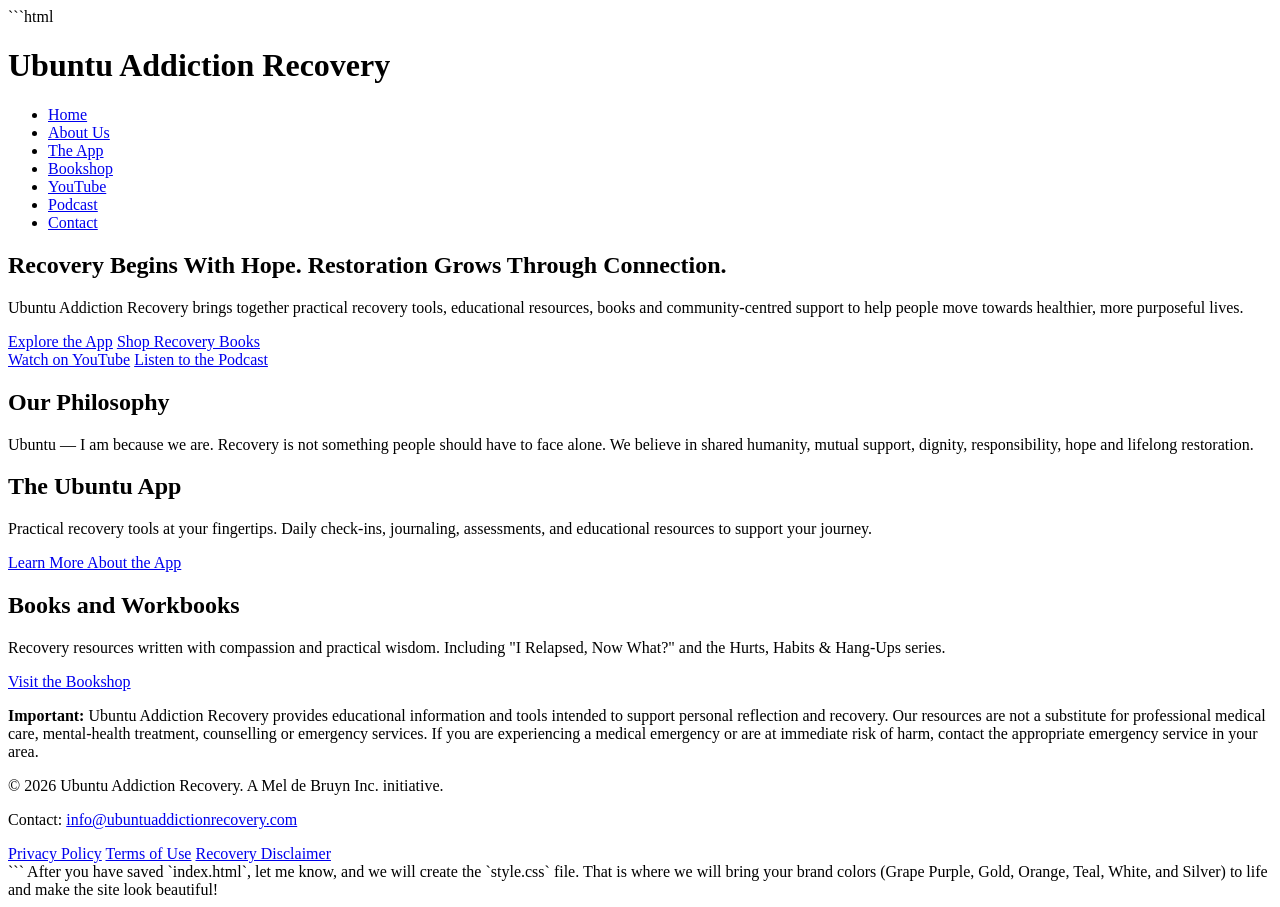
==== index.html @ f1fcf3ac "Create initial index.html for Ubuntu Addiction Recovery" ====
```html
<!DOCTYPE html>
<html lang="en">
<head>
    <meta charset="UTF-8">
    <meta name="viewport" content="width=device-width, initial-scale=1.0">
    <meta name="description" content="Ubuntu Addiction Recovery - Recovery begins with hope. Restoration grows through connection. Practical recovery tools, books, and community support.">
    <title>Ubuntu Addiction Recovery - Recovery Begins With Hope</title>
    <link rel="stylesheet" href="style.css">
</head>
<body>
    <!-- Header & Navigation -->
    <header>
        <div class="container">
            <div class="logo">
                <h1>Ubuntu Addiction Recovery</h1>
            </div>
            <nav>
                <ul>
                    <li><a href="index.html" class="active">Home</a></li>
                    <li><a href="about.html">About Us</a></li>
                    <li><a href="app.html">The App</a></li>
                    <li><a href="bookshop.html">Bookshop</a></li>
                    <li><a href="youtube.html">YouTube</a></li>
                    <li><a href="podcast.html">Podcast</a></li>
                    <li><a href="contact.html">Contact</a></li>
                </ul>
            </nav>
        </div>
    </header>

    <!-- Hero Section -->
    <section class="hero">
        <div class="container">
            <h2>Recovery Begins With Hope. Restoration Grows Through Connection.</h2>
            <p>Ubuntu Addiction Recovery brings together practical recovery tools, educational resources, books and community-centred support to help people move towards healthier, more purposeful lives.</p>
            <div class="hero-buttons">
                <a href="app.html" class="btn btn-primary">Explore the App</a>
                <a href="bookshop.html" class="btn btn-secondary">Shop Recovery Books</a>
            </div>
            <div class="hero-secondary">
                <a href="youtube.html">Watch on YouTube</a>
                <a href="podcast.html">Listen to the Podcast</a>
            </div>
        </div>
    </section>

    <!-- Our Philosophy Section -->
    <section class="philosophy">
        <div class="container">
            <h2>Our Philosophy</h2>
            <p>Ubuntu — I am because we are. Recovery is not something people should have to face alone. We believe in shared humanity, mutual support, dignity, responsibility, hope and lifelong restoration.</p>
        </div>
    </section>

    <!-- The App Section -->
    <section class="app-intro">
        <div class="container">
            <h2>The Ubuntu App</h2>
            <p>Practical recovery tools at your fingertips. Daily check-ins, journaling, assessments, and educational resources to support your journey.</p>
            <a href="app.html" class="btn">Learn More About the App</a>
        </div>
    </section>

    <!-- Books Section -->
    <section class="books-intro">
        <div class="container">
            <h2>Books and Workbooks</h2>
            <p>Recovery resources written with compassion and practical wisdom. Including "I Relapsed, Now What?" and the Hurts, Habits & Hang-Ups series.</p>
            <a href="bookshop.html" class="btn">Visit the Bookshop</a>
        </div>
    </section>

    <!-- Recovery Disclaimer -->
    <section class="disclaimer">
        <div class="container">
            <p><strong>Important:</strong> Ubuntu Addiction Recovery provides educational information and tools intended to support personal reflection and recovery. Our resources are not a substitute for professional medical care, mental-health treatment, counselling or emergency services. If you are experiencing a medical emergency or are at immediate risk of harm, contact the appropriate emergency service in your area.</p>
        </div>
    </section>

    <!-- Footer -->
    <footer>
        <div class="container">
            <p>&copy; 2026 Ubuntu Addiction Recovery. A Mel de Bruyn Inc. initiative.</p>
            <p>Contact: <a href="mailto:info@ubuntuaddictionrecovery.com">info@ubuntuaddictionrecovery.com</a></p>
            <div class="footer-links">
                <a href="privacy.html">Privacy Policy</a>
                <a href="terms.html">Terms of Use</a>
                <a href="disclaimer.html">Recovery Disclaimer</a>
            </div>
        </div>
    </footer>
</body>
</html>
```



After you have saved `index.html`, let me know, and we will create the `style.css` file. That is where we will bring your brand colors (Grape Purple, Gold, Orange, Teal, White, and Silver) to life and make the site look beautiful!
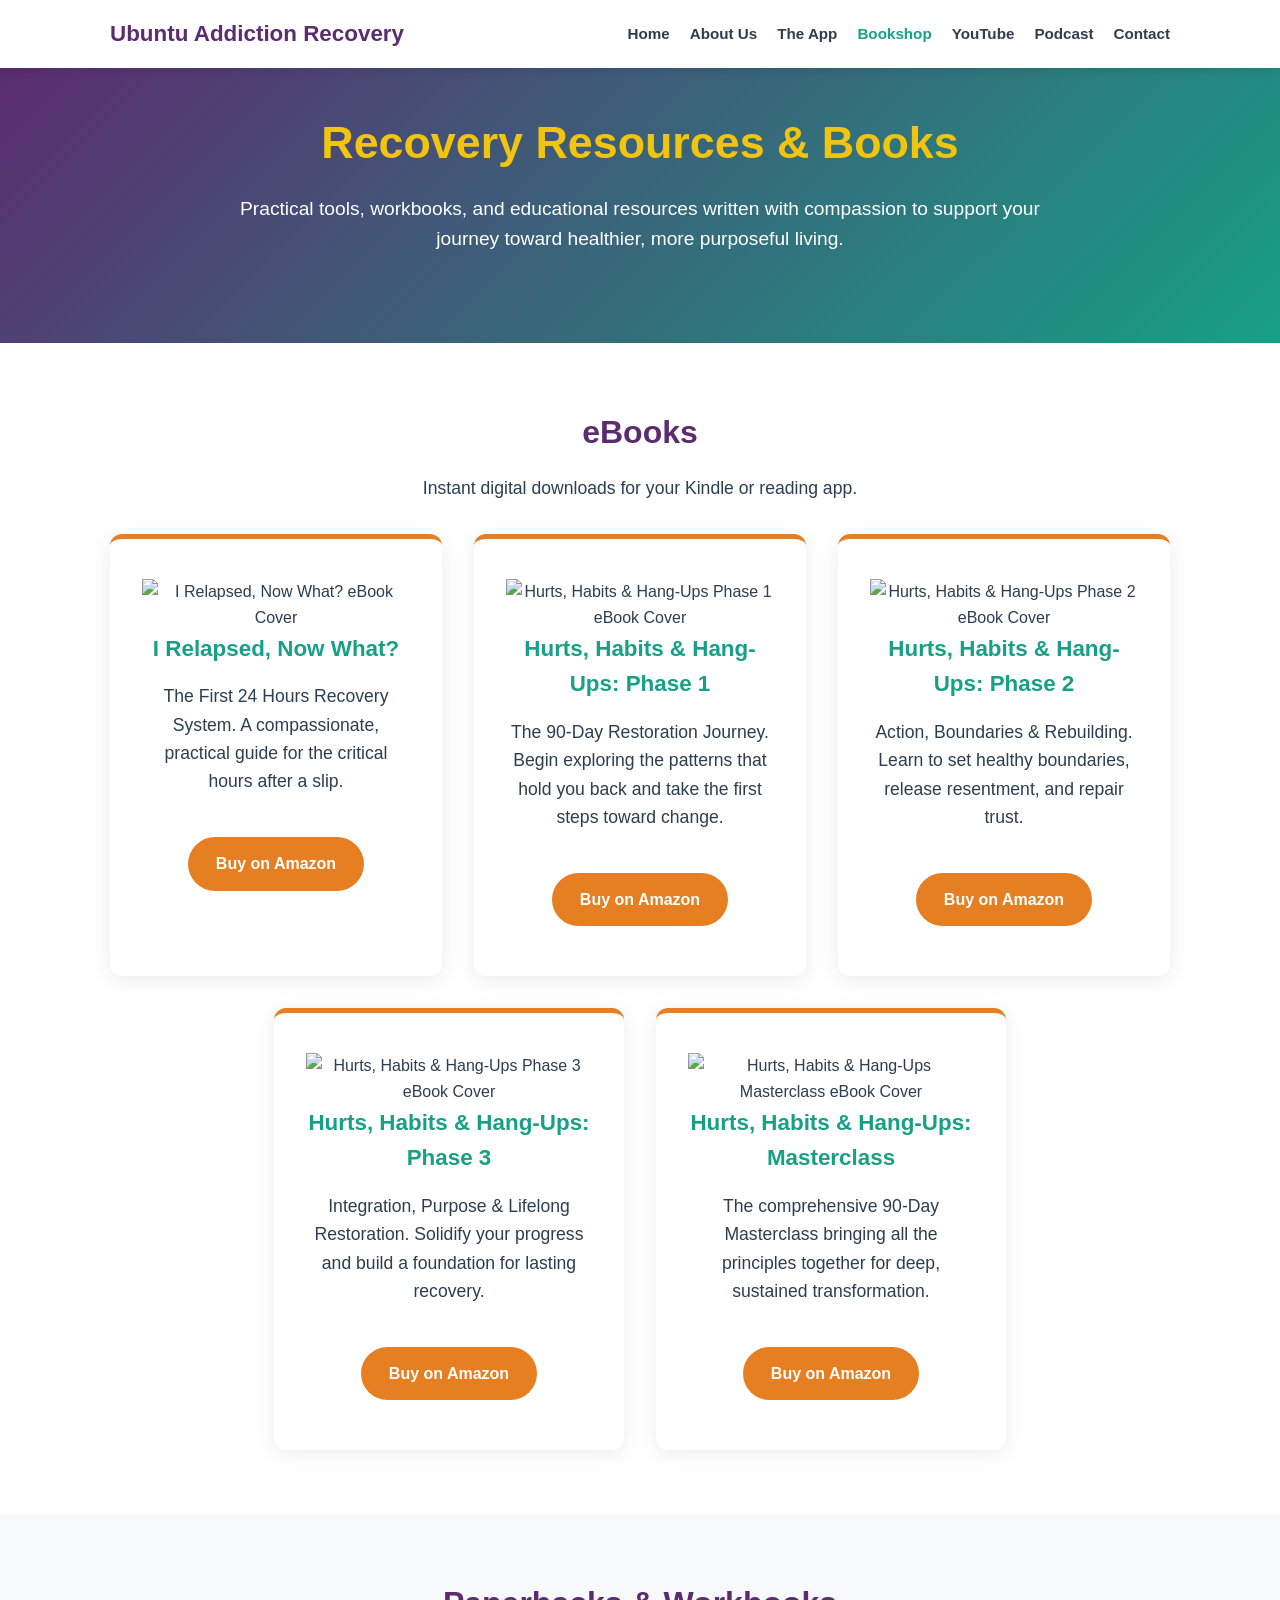
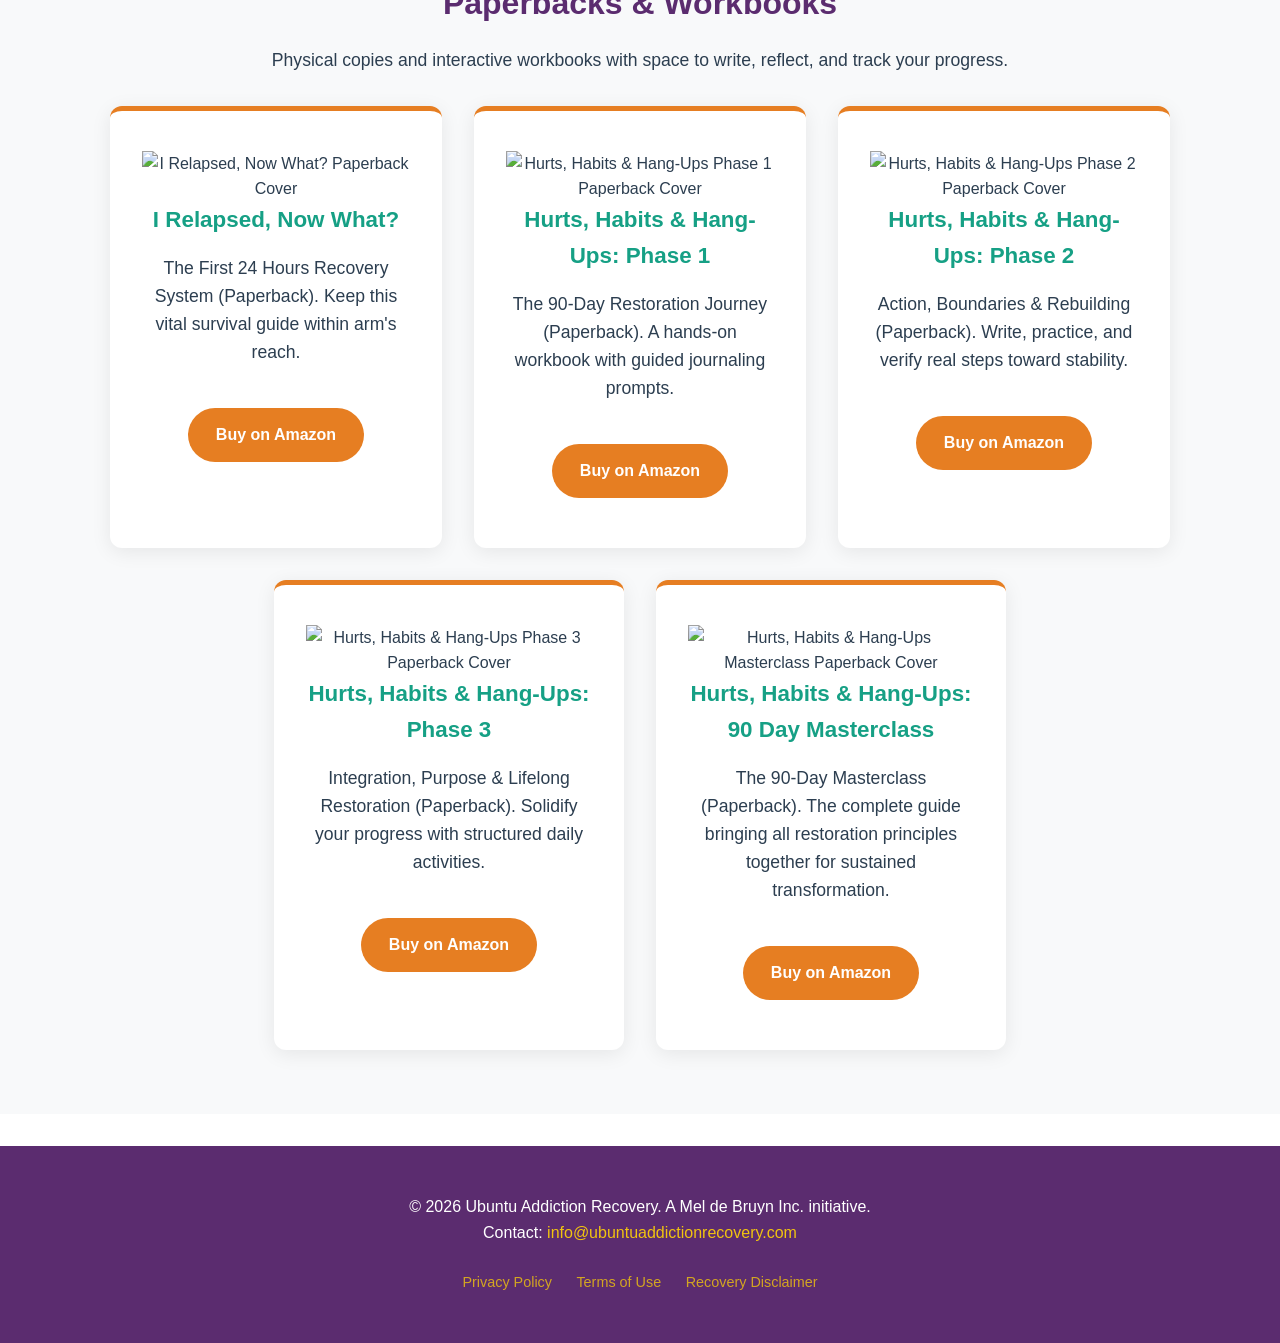
==== commit 43f07c48: "Update index.html with new content and structure" ====
--- a/index.html
+++ b/index.html
@@ -1,11 +1,10 @@
-```html
 <!DOCTYPE html>
 <html lang="en">
 <head>
     <meta charset="UTF-8">
     <meta name="viewport" content="width=device-width, initial-scale=1.0">
-    <meta name="description" content="Ubuntu Addiction Recovery - Recovery begins with hope. Restoration grows through connection. Practical recovery tools, books, and community support.">
-    <title>Ubuntu Addiction Recovery - Recovery Begins With Hope</title>
+    <meta name="description" content="Shop Ubuntu Addiction Recovery books, workbooks, and restoration resources by Melanie Koen.">
+    <title>Bookshop - Ubuntu Addiction Recovery</title>
     <link rel="stylesheet" href="style.css">
 </head>
 <body>
@@ -17,10 +16,10 @@
             </div>
             <nav>
                 <ul>
-                    <li><a href="index.html" class="active">Home</a></li>
+                    <li><a href="index.html">Home</a></li>
                     <li><a href="about.html">About Us</a></li>
                     <li><a href="app.html">The App</a></li>
-                    <li><a href="bookshop.html">Bookshop</a></li>
+                    <li><a href="bookshop.html" class="active">Bookshop</a></li>
                     <li><a href="youtube.html">YouTube</a></li>
                     <li><a href="podcast.html">Podcast</a></li>
                     <li><a href="contact.html">Contact</a></li>
@@ -29,52 +28,93 @@
         </div>
     </header>
 
-    <!-- Hero Section -->
-    <section class="hero">
+    <!-- Page Hero -->
+    <section class="hero" style="padding: 3rem 0;">
         <div class="container">
-            <h2>Recovery Begins With Hope. Restoration Grows Through Connection.</h2>
-            <p>Ubuntu Addiction Recovery brings together practical recovery tools, educational resources, books and community-centred support to help people move towards healthier, more purposeful lives.</p>
-            <div class="hero-buttons">
-                <a href="app.html" class="btn btn-primary">Explore the App</a>
-                <a href="bookshop.html" class="btn btn-secondary">Shop Recovery Books</a>
-            </div>
-            <div class="hero-secondary">
-                <a href="youtube.html">Watch on YouTube</a>
-                <a href="podcast.html">Listen to the Podcast</a>
+            <h2>Recovery Resources & Books</h2>
+            <p>Practical tools, workbooks, and educational resources written with compassion to support your journey toward healthier, more purposeful living.</p>
+        </div>
+    </section>
+
+    <!-- eBooks Section -->
+    <section class="books-section">
+        <div class="container">
+            <h2>eBooks</h2>
+            <p>Instant digital downloads for your Kindle or reading app.</p>
+            
+            <div class="card-grid">
+                <div class="card">
+                    <img src="images/relapsed.jpg" alt="I Relapsed, Now What? eBook Cover" class="book-cover">
+                    <h3>I Relapsed, Now What?</h3>
+                    <p>The First 24 Hours Recovery System. A compassionate, practical guide for the critical hours after a slip.</p>
+                    <a href="https://www.amazon.com/dp/B0HHJ8XCDQ" class="btn btn-primary" target="_blank">Buy on Amazon</a>
+                </div>
+                <div class="card">
+                    <img src="images/phase1.jpg" alt="Hurts, Habits & Hang-Ups Phase 1 eBook Cover" class="book-cover">
+                    <h3>Hurts, Habits & Hang-Ups: Phase 1</h3>
+                    <p>The 90-Day Restoration Journey. Begin exploring the patterns that hold you back and take the first steps toward change.</p>
+                    <a href="https://www.amazon.com/dp/B0HHRNLWXZ" class="btn btn-primary" target="_blank">Buy on Amazon</a>
+                </div>
+                <div class="card">
+                    <img src="images/phase2.jpg" alt="Hurts, Habits & Hang-Ups Phase 2 eBook Cover" class="book-cover">
+                    <h3>Hurts, Habits & Hang-Ups: Phase 2</h3>
+                    <p>Action, Boundaries & Rebuilding. Learn to set healthy boundaries, release resentment, and repair trust.</p>
+                    <a href="https://www.amazon.com/dp/B0HLLBLFL6" class="btn btn-primary" target="_blank">Buy on Amazon</a>
+                </div>
+                <div class="card">
+                    <img src="images/phase3.jpg" alt="Hurts, Habits & Hang-Ups Phase 3 eBook Cover" class="book-cover">
+                    <h3>Hurts, Habits & Hang-Ups: Phase 3</h3>
+                    <p>Integration, Purpose & Lifelong Restoration. Solidify your progress and build a foundation for lasting recovery.</p>
+                    <a href="https://www.amazon.com/dp/B0HLPQ9VQL" class="btn btn-primary" target="_blank">Buy on Amazon</a>
+                </div>
+                <div class="card">
+                    <img src="images/masterclass.jpg" alt="Hurts, Habits & Hang-Ups Masterclass eBook Cover" class="book-cover">
+                    <h3>Hurts, Habits & Hang-Ups: Masterclass</h3>
+                    <p>The comprehensive 90-Day Masterclass bringing all the principles together for deep, sustained transformation.</p>
+                    <a href="https://www.amazon.com/dp/B0HNFB2264" class="btn btn-primary" target="_blank">Buy on Amazon</a>
+                </div>
             </div>
         </div>
     </section>
 
-    <!-- Our Philosophy Section -->
-    <section class="philosophy">
+    <!-- Paperbacks Section -->
+    <section class="books-section" style="background-color: var(--silver-grey);">
         <div class="container">
-            <h2>Our Philosophy</h2>
-            <p>Ubuntu — I am because we are. Recovery is not something people should have to face alone. We believe in shared humanity, mutual support, dignity, responsibility, hope and lifelong restoration.</p>
-        </div>
-    </section>
-
-    <!-- The App Section -->
-    <section class="app-intro">
-        <div class="container">
-            <h2>The Ubuntu App</h2>
-            <p>Practical recovery tools at your fingertips. Daily check-ins, journaling, assessments, and educational resources to support your journey.</p>
-            <a href="app.html" class="btn">Learn More About the App</a>
-        </div>
-    </section>
-
-    <!-- Books Section -->
-    <section class="books-intro">
-        <div class="container">
-            <h2>Books and Workbooks</h2>
-            <p>Recovery resources written with compassion and practical wisdom. Including "I Relapsed, Now What?" and the Hurts, Habits & Hang-Ups series.</p>
-            <a href="bookshop.html" class="btn">Visit the Bookshop</a>
-        </div>
-    </section>
-
-    <!-- Recovery Disclaimer -->
-    <section class="disclaimer">
-        <div class="container">
-            <p><strong>Important:</strong> Ubuntu Addiction Recovery provides educational information and tools intended to support personal reflection and recovery. Our resources are not a substitute for professional medical care, mental-health treatment, counselling or emergency services. If you are experiencing a medical emergency or are at immediate risk of harm, contact the appropriate emergency service in your area.</p>
+            <h2>Paperbacks & Workbooks</h2>
+            <p>Physical copies and interactive workbooks with space to write, reflect, and track your progress.</p>
+            
+            <div class="card-grid">
+                <div class="card">
+                    <img src="images/paperback_relapsed.jpg" alt="I Relapsed, Now What? Paperback Cover" class="book-cover">
+                    <h3>I Relapsed, Now What?</h3>
+                    <p>The First 24 Hours Recovery System (Paperback). Keep this vital survival guide within arm's reach.</p>
+                    <a href="https://www.amazon.com/dp/B0HK6WL58M" class="btn btn-primary" target="_blank">Buy on Amazon</a>
+                </div>
+                <div class="card">
+                    <img src="images/paperback_phase1.jpg" alt="Hurts, Habits & Hang-Ups Phase 1 Paperback Cover" class="book-cover">
+                    <h3>Hurts, Habits & Hang-Ups: Phase 1</h3>
+                    <p>The 90-Day Restoration Journey (Paperback). A hands-on workbook with guided journaling prompts.</p>
+                    <a href="https://www.amazon.com/dp/B0HN7ZVPL6" class="btn btn-primary" target="_blank">Buy on Amazon</a>
+                </div>
+                <div class="card">
+                    <img src="images/paperback_phase2.jpg" alt="Hurts, Habits & Hang-Ups Phase 2 Paperback Cover" class="book-cover">
+                    <h3>Hurts, Habits & Hang-Ups: Phase 2</h3>
+                    <p>Action, Boundaries & Rebuilding (Paperback). Write, practice, and verify real steps toward stability.</p>
+                    <a href="https://www.amazon.com/dp/B0HN1RSZWY" class="btn btn-primary" target="_blank">Buy on Amazon</a>
+                </div>
+                <div class="card">
+                    <img src="images/paperback_phase3.jpg" alt="Hurts, Habits & Hang-Ups Phase 3 Paperback Cover" class="book-cover">
+                    <h3>Hurts, Habits & Hang-Ups: Phase 3</h3>
+                    <p>Integration, Purpose & Lifelong Restoration (Paperback). Solidify your progress with structured daily activities.</p>
+                    <a href="https://www.amazon.com/dp/B0HMS4945J" class="btn btn-primary" target="_blank">Buy on Amazon</a>
+                </div>
+                <div class="card">
+                    <img src="images/paperback_masterclass.jpg" alt="Hurts, Habits & Hang-Ups Masterclass Paperback Cover" class="book-cover">
+                    <h3>Hurts, Habits & Hang-Ups: 90 Day Masterclass</h3>
+                    <p>The 90-Day Masterclass (Paperback). The complete guide bringing all restoration principles together for sustained transformation.</p>
+                    <a href="https://www.amazon.com/dp/B0HPD6P9N4" class="btn btn-primary" target="_blank">Buy on Amazon</a>
+                </div>
+            </div>
         </div>
     </section>
 
@@ -92,8 +132,3 @@
     </footer>
 </body>
 </html>
-```
-
-
-
-After you have saved `index.html`, let me know, and we will create the `style.css` file. That is where we will bring your brand colors (Grape Purple, Gold, Orange, Teal, White, and Silver) to life and make the site look beautiful!
--- a/style.css
+++ b/style.css
@@ -0,0 +1,224 @@
+/* --- Brand Colors & Variables --- */
+:root {
+    --grape-purple: #5b2c6f;
+    --gold: #f1c40f;
+    --orange: #e67e22;
+    --teal: #16a085;
+    --white: #ffffff;
+    --silver-grey: #f8f9fa;
+    --text-dark: #2c3e50;
+}
+
+/* --- Basic Reset --- */
+* { margin: 0; padding: 0; box-sizing: border-box; }
+
+body {
+    font-family: 'Segoe UI', Tahoma, Geneva, Verdana, sans-serif;
+    line-height: 1.6;
+    color: var(--text-dark);
+    background-color: var(--white);
+}
+
+.container {
+    width: 90%;
+    max-width: 1100px;
+    margin: 0 auto;
+    padding: 0 20px;
+}
+
+/* --- Header & Navigation --- */
+header {
+    background-color: var(--white);
+    box-shadow: 0 2px 10px rgba(0,0,0,0.1);
+    padding: 1rem 0;
+    position: sticky;
+    top: 0;
+    z-index: 1000;
+}
+
+header .container {
+    display: flex;
+    justify-content: space-between;
+    align-items: center;
+    flex-wrap: wrap;
+}
+
+header h1 {
+    font-size: 1.4rem;
+    color: var(--grape-purple);
+    font-weight: 800;
+}
+
+nav ul {
+    list-style: none;
+    display: flex;
+    flex-wrap: wrap;
+    gap: 20px;
+}
+
+nav a {
+    color: var(--text-dark);
+    text-decoration: none;
+    font-weight: 600;
+    font-size: 0.95rem;
+}
+
+nav a:hover, nav a.active {
+    color: var(--teal);
+}
+
+/* --- Hero Section --- */
+.hero {
+    background: linear-gradient(135deg, var(--grape-purple) 0%, var(--teal) 100%);
+    color: var(--white);
+    padding: 6rem 0;
+    text-align: center;
+}
+
+.hero h2 {
+    color: var(--gold);
+    font-size: 2.8rem;
+    margin-bottom: 1.5rem;
+    line-height: 1.2;
+}
+
+.hero p {
+    font-size: 1.2rem;
+    max-width: 800px;
+    margin: 0 auto 2.5rem auto;
+    color: var(--white);
+}
+
+/* --- Buttons --- */
+.btn {
+    display: inline-block;
+    padding: 14px 28px;
+    margin: 10px 5px;
+    border-radius: 50px;
+    text-decoration: none;
+    font-weight: bold;
+    transition: transform 0.2s ease, box-shadow 0.2s ease;
+}
+
+.btn:hover {
+    transform: translateY(-3px);
+    box-shadow: 0 5px 15px rgba(0,0,0,0.2);
+}
+
+.btn-primary {
+    background-color: var(--orange);
+    color: var(--white);
+}
+
+.btn-secondary {
+    background-color: var(--white);
+    color: var(--grape-purple);
+}
+
+.hero-secondary {
+    margin-top: 2rem;
+}
+
+.hero-secondary a {
+    display: inline-block;
+    margin: 0 15px;
+    color: var(--gold);
+    text-decoration: none;
+    font-weight: bold;
+    border-bottom: 2px solid transparent;
+}
+
+.hero-secondary a:hover {
+    border-bottom: 2px solid var(--gold);
+}
+
+/* --- General Sections --- */
+section { padding: 4rem 0; }
+
+section h2 {
+    color: var(--grape-purple);
+    margin-bottom: 1rem;
+    text-align: center;
+    font-size: 2rem;
+}
+
+section p {
+    text-align: center;
+    max-width: 800px;
+    margin: 0 auto 2rem auto;
+    font-size: 1.1rem;
+}
+
+/* --- Card Grid Layout (To fill the space) --- */
+.card-grid {
+    display: flex;
+    gap: 2rem;
+    flex-wrap: wrap;
+    justify-content: center;
+    margin-top: 2rem;
+}
+
+.card {
+    background: var(--white);
+    border-radius: 12px;
+    padding: 2.5rem 2rem;
+    box-shadow: 0 4px 20px rgba(0,0,0,0.08);
+    flex: 1;
+    min-width: 300px;
+    max-width: 350px;
+    text-align: center;
+    border-top: 5px solid var(--orange);
+    transition: transform 0.3s ease;
+}
+
+.card:hover { transform: translateY(-5px); }
+
+.card h3 { color: var(--teal); margin-bottom: 1rem; font-size: 1.4rem; }
+
+.app-intro { background-color: var(--silver-grey); }
+
+/* --- Disclaimer --- */
+.disclaimer {
+    background-color: #fff8e1;
+    border-left: 5px solid var(--orange);
+    padding: 2rem 0;
+}
+
+.disclaimer p {
+    font-size: 0.95rem;
+    color: #856404;
+    text-align: left;
+    margin: 0 auto;
+}
+
+/* --- Footer --- */
+footer {
+    background-color: var(--grape-purple);
+    color: var(--white);
+    text-align: center;
+    padding: 3rem 0;
+    margin-top: 2rem;
+}
+
+footer a { color: var(--gold); text-decoration: none; }
+
+.footer-links { margin-top: 1.5rem; }
+.footer-links a { margin: 0 10px; font-size: 0.9rem; opacity: 0.8; }
+.footer-links a:hover { opacity: 1; }
+
+/* --- Mobile Responsiveness --- */
+@media (max-width: 768px) {
+    header .container { flex-direction: column; text-align: center; }
+    nav ul { justify-content: center; margin-top: 1rem; }
+    .hero h2 { font-size: 2rem; }
+    .hero { padding: 4rem 0; }
+    .card { max-width: 100%; }
+}
+   
+
+
+    
+
+   
+
+
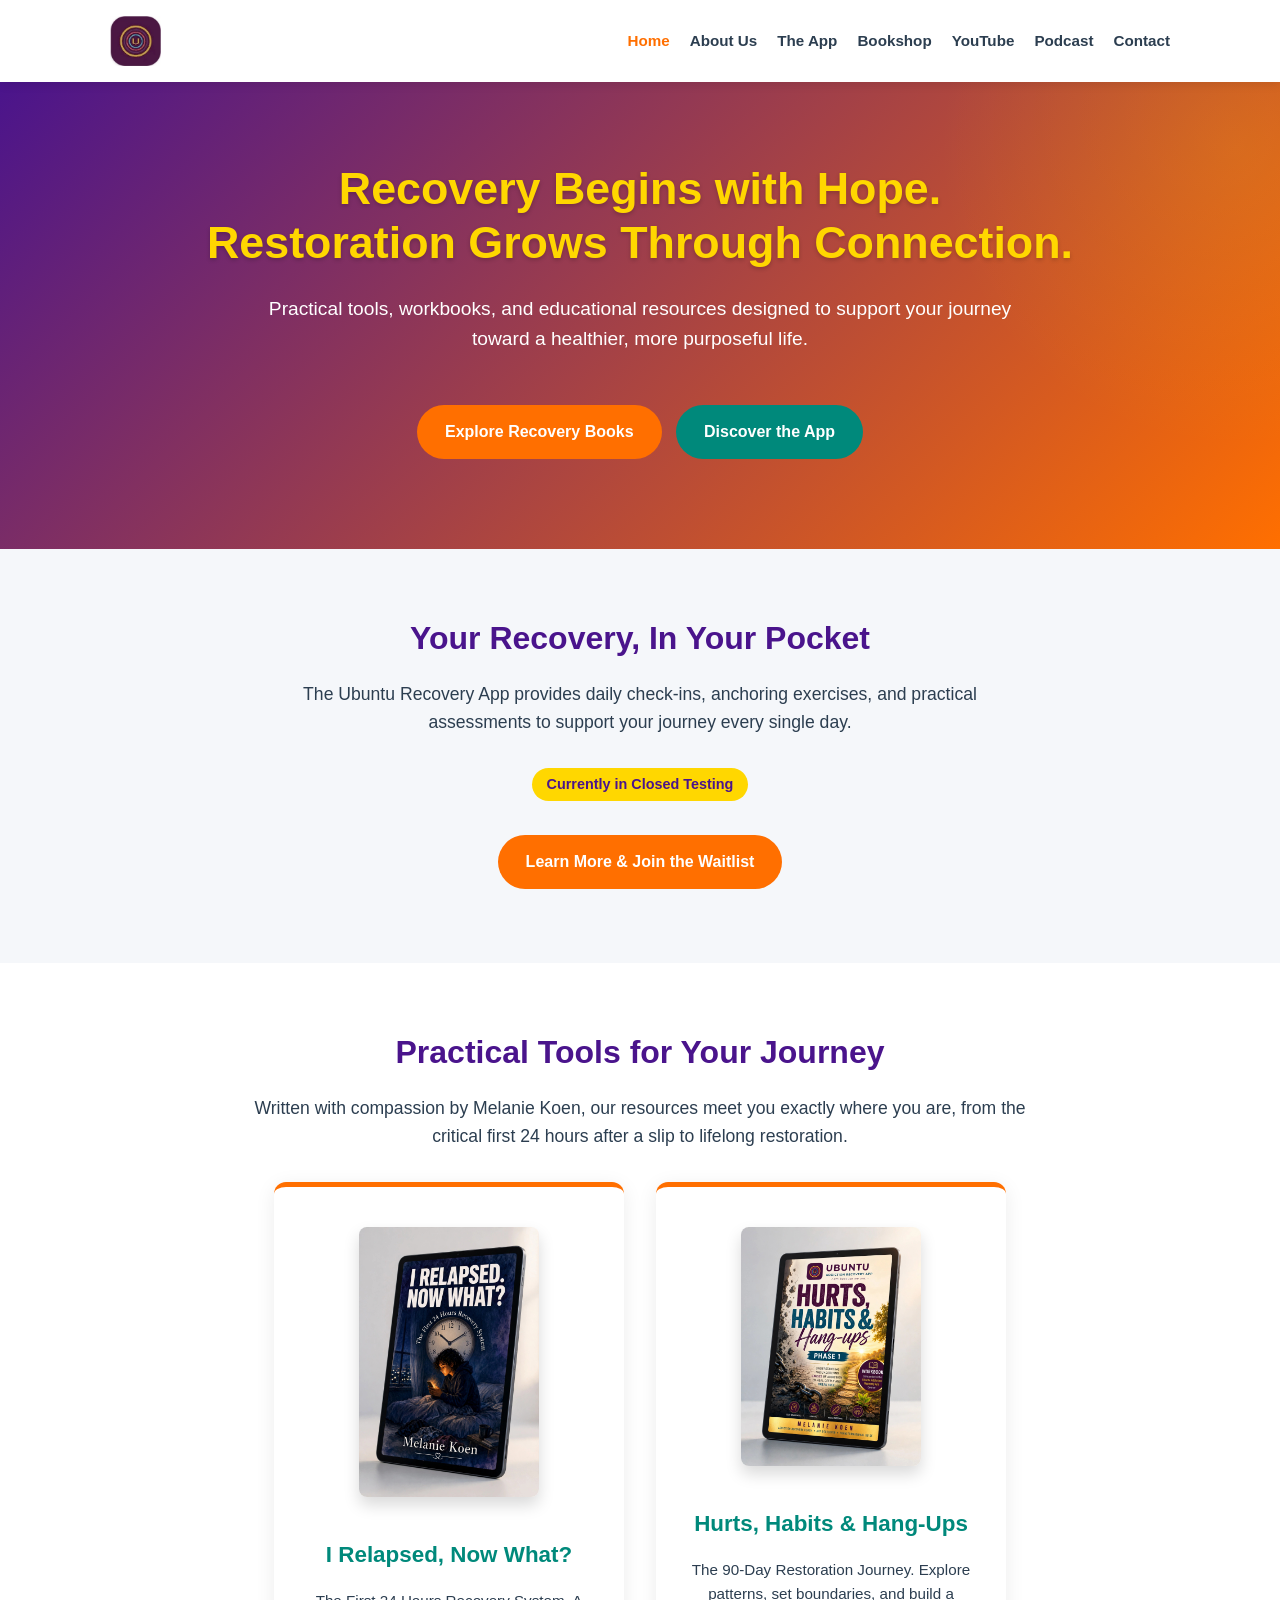
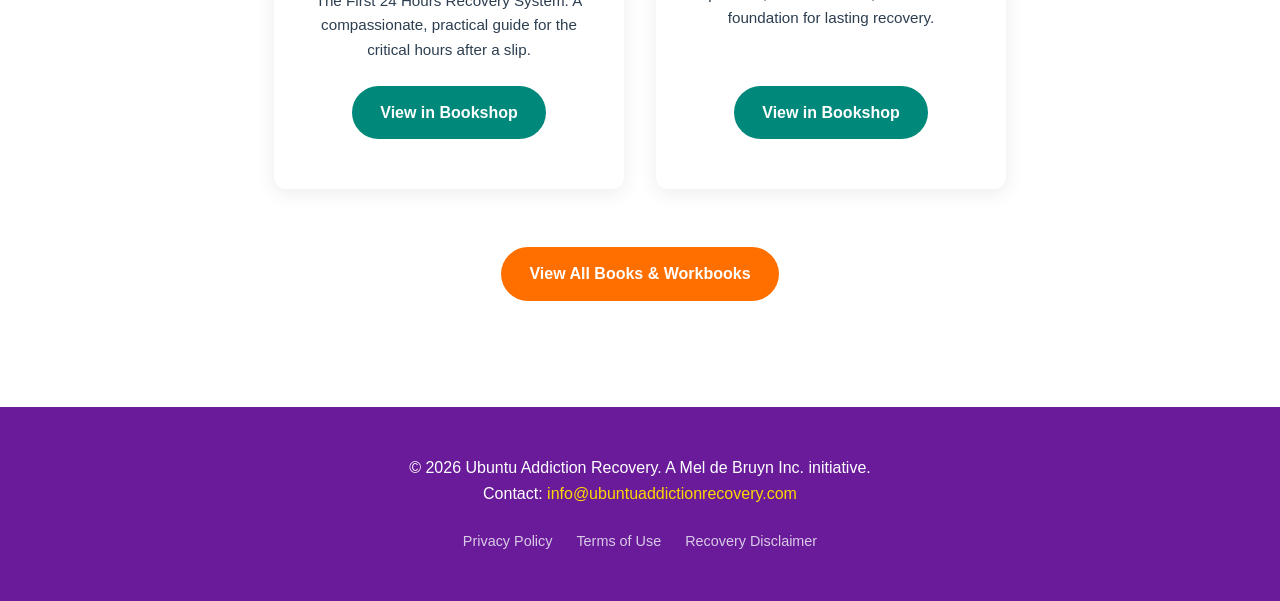
==== commit 345cee21: "Update index.html" ====
--- a/index.html
+++ b/index.html
@@ -3,23 +3,39 @@
 <head>
     <meta charset="UTF-8">
     <meta name="viewport" content="width=device-width, initial-scale=1.0">
-    <meta name="description" content="Shop Ubuntu Addiction Recovery books, workbooks, and restoration resources by Melanie Koen.">
-    <title>Bookshop - Ubuntu Addiction Recovery</title>
+    <meta name="description" content="Ubuntu Addiction Recovery: Practical tools, workbooks, and educational resources for addiction recovery and restoration by Melanie Koen.">
+    <title>Home - Ubuntu Addiction Recovery</title>
     <link rel="stylesheet" href="style.css">
+    
+    <!-- AI & Search Engine Structured Data -->
+    <script type="application/ld+json">
+    {
+      "@context": "https://schema.org",
+      "@type": "Organization",
+      "name": "Ubuntu Addiction Recovery",
+      "url": "https://ubuntuaddictionrecovery.com",
+      "logo": "https://ubuntuaddictionrecovery.com/images/app_logo.jpg",
+      "founder": {
+        "@type": "Person",
+        "name": "Melanie Koen"
+      },
+      "description": "Practical recovery tools, workbooks, and educational resources for addiction recovery and restoration."
+    }
+    </script>
 </head>
 <body>
     <!-- Header & Navigation -->
     <header>
         <div class="container">
             <div class="logo">
-                <h1>Ubuntu Addiction Recovery</h1>
+                <img src="images/app_logo.jpg" alt="Ubuntu Addiction Recovery Logo">
             </div>
             <nav>
                 <ul>
-                    <li><a href="index.html">Home</a></li>
+                    <li><a href="index.html" class="active">Home</a></li>
                     <li><a href="about.html">About Us</a></li>
                     <li><a href="app.html">The App</a></li>
-                    <li><a href="bookshop.html" class="active">Bookshop</a></li>
+                    <li><a href="bookshop.html">Bookshop</a></li>
                     <li><a href="youtube.html">YouTube</a></li>
                     <li><a href="podcast.html">Podcast</a></li>
                     <li><a href="contact.html">Contact</a></li>
@@ -29,91 +45,51 @@
     </header>
 
     <!-- Page Hero -->
-    <section class="hero" style="padding: 3rem 0;">
+    <section class="hero">
         <div class="container">
-            <h2>Recovery Resources & Books</h2>
-            <p>Practical tools, workbooks, and educational resources written with compassion to support your journey toward healthier, more purposeful living.</p>
-        </div>
-    </section>
-
-    <!-- eBooks Section -->
-    <section class="books-section">
-        <div class="container">
-            <h2>eBooks</h2>
-            <p>Instant digital downloads for your Kindle or reading app.</p>
-            
-            <div class="card-grid">
-                <div class="card">
-                    <img src="images/relapsed.jpg" alt="I Relapsed, Now What? eBook Cover" class="book-cover">
-                    <h3>I Relapsed, Now What?</h3>
-                    <p>The First 24 Hours Recovery System. A compassionate, practical guide for the critical hours after a slip.</p>
-                    <a href="https://www.amazon.com/dp/B0HHJ8XCDQ" class="btn btn-primary" target="_blank">Buy on Amazon</a>
-                </div>
-                <div class="card">
-                    <img src="images/phase1.jpg" alt="Hurts, Habits & Hang-Ups Phase 1 eBook Cover" class="book-cover">
-                    <h3>Hurts, Habits & Hang-Ups: Phase 1</h3>
-                    <p>The 90-Day Restoration Journey. Begin exploring the patterns that hold you back and take the first steps toward change.</p>
-                    <a href="https://www.amazon.com/dp/B0HHRNLWXZ" class="btn btn-primary" target="_blank">Buy on Amazon</a>
-                </div>
-                <div class="card">
-                    <img src="images/phase2.jpg" alt="Hurts, Habits & Hang-Ups Phase 2 eBook Cover" class="book-cover">
-                    <h3>Hurts, Habits & Hang-Ups: Phase 2</h3>
-                    <p>Action, Boundaries & Rebuilding. Learn to set healthy boundaries, release resentment, and repair trust.</p>
-                    <a href="https://www.amazon.com/dp/B0HLLBLFL6" class="btn btn-primary" target="_blank">Buy on Amazon</a>
-                </div>
-                <div class="card">
-                    <img src="images/phase3.jpg" alt="Hurts, Habits & Hang-Ups Phase 3 eBook Cover" class="book-cover">
-                    <h3>Hurts, Habits & Hang-Ups: Phase 3</h3>
-                    <p>Integration, Purpose & Lifelong Restoration. Solidify your progress and build a foundation for lasting recovery.</p>
-                    <a href="https://www.amazon.com/dp/B0HLPQ9VQL" class="btn btn-primary" target="_blank">Buy on Amazon</a>
-                </div>
-                <div class="card">
-                    <img src="images/masterclass.jpg" alt="Hurts, Habits & Hang-Ups Masterclass eBook Cover" class="book-cover">
-                    <h3>Hurts, Habits & Hang-Ups: Masterclass</h3>
-                    <p>The comprehensive 90-Day Masterclass bringing all the principles together for deep, sustained transformation.</p>
-                    <a href="https://www.amazon.com/dp/B0HNFB2264" class="btn btn-primary" target="_blank">Buy on Amazon</a>
-                </div>
+            <h2>Recovery Begins with Hope.<br>Restoration Grows Through Connection.</h2>
+            <p>Practical tools, workbooks, and educational resources designed to support your journey toward a healthier, more purposeful life.</p>
+            <div style="margin-top: 2rem;">
+                <a href="bookshop.html" class="btn btn-primary">Explore Recovery Books</a>
+                <a href="app.html" class="btn btn-secondary">Discover the App</a>
             </div>
         </div>
     </section>
 
-    <!-- Paperbacks Section -->
-    <section class="books-section" style="background-color: var(--silver-grey);">
+    <!-- App Teaser Section -->
+    <section class="app-intro" style="background-color: var(--silver-grey);">
+        <div class="container" style="text-align: center; max-width: 800px;">
+            <h2>Your Recovery, In Your Pocket</h2>
+            <p>The Ubuntu Recovery App provides daily check-ins, anchoring exercises, and practical assessments to support your journey every single day.</p>
+            <span style="display: inline-block; background: var(--gold); color: var(--grape-purple); padding: 5px 15px; border-radius: 20px; font-weight: bold; font-size: 0.9rem; margin-bottom: 1.5rem;">Currently in Closed Testing</span>
+            <br>
+            <a href="app.html" class="btn btn-primary">Learn More & Join the Waitlist</a>
+        </div>
+    </section>
+
+    <!-- Books Teaser Section -->
+    <section>
         <div class="container">
-            <h2>Paperbacks & Workbooks</h2>
-            <p>Physical copies and interactive workbooks with space to write, reflect, and track your progress.</p>
+            <h2>Practical Tools for Your Journey</h2>
+            <p>Written with compassion by Melanie Koen, our resources meet you exactly where you are, from the critical first 24 hours after a slip to lifelong restoration.</p>
             
             <div class="card-grid">
                 <div class="card">
-                    <img src="images/paperback_relapsed.jpg" alt="I Relapsed, Now What? Paperback Cover" class="book-cover">
+                    <img src="images/relapsed.jpg" alt="I Relapsed, Now What? Cover" class="book-cover">
                     <h3>I Relapsed, Now What?</h3>
-                    <p>The First 24 Hours Recovery System (Paperback). Keep this vital survival guide within arm's reach.</p>
-                    <a href="https://www.amazon.com/dp/B0HK6WL58M" class="btn btn-primary" target="_blank">Buy on Amazon</a>
+                    <p>The First 24 Hours Recovery System. A compassionate, practical guide for the critical hours after a slip.</p>
+                    <a href="bookshop.html" class="btn btn-secondary">View in Bookshop</a>
                 </div>
                 <div class="card">
-                    <img src="images/paperback_phase1.jpg" alt="Hurts, Habits & Hang-Ups Phase 1 Paperback Cover" class="book-cover">
-                    <h3>Hurts, Habits & Hang-Ups: Phase 1</h3>
-                    <p>The 90-Day Restoration Journey (Paperback). A hands-on workbook with guided journaling prompts.</p>
-                    <a href="https://www.amazon.com/dp/B0HN7ZVPL6" class="btn btn-primary" target="_blank">Buy on Amazon</a>
+                    <img src="images/phase1.jpg" alt="Hurts, Habits & Hang-Ups Phase 1 Cover" class="book-cover">
+                    <h3>Hurts, Habits & Hang-Ups</h3>
+                    <p>The 90-Day Restoration Journey. Explore patterns, set boundaries, and build a foundation for lasting recovery.</p>
+                    <a href="bookshop.html" class="btn btn-secondary">View in Bookshop</a>
                 </div>
-                <div class="card">
-                    <img src="images/paperback_phase2.jpg" alt="Hurts, Habits & Hang-Ups Phase 2 Paperback Cover" class="book-cover">
-                    <h3>Hurts, Habits & Hang-Ups: Phase 2</h3>
-                    <p>Action, Boundaries & Rebuilding (Paperback). Write, practice, and verify real steps toward stability.</p>
-                    <a href="https://www.amazon.com/dp/B0HN1RSZWY" class="btn btn-primary" target="_blank">Buy on Amazon</a>
-                </div>
-                <div class="card">
-                    <img src="images/paperback_phase3.jpg" alt="Hurts, Habits & Hang-Ups Phase 3 Paperback Cover" class="book-cover">
-                    <h3>Hurts, Habits & Hang-Ups: Phase 3</h3>
-                    <p>Integration, Purpose & Lifelong Restoration (Paperback). Solidify your progress with structured daily activities.</p>
-                    <a href="https://www.amazon.com/dp/B0HMS4945J" class="btn btn-primary" target="_blank">Buy on Amazon</a>
-                </div>
-                <div class="card">
-                    <img src="images/paperback_masterclass.jpg" alt="Hurts, Habits & Hang-Ups Masterclass Paperback Cover" class="book-cover">
-                    <h3>Hurts, Habits & Hang-Ups: 90 Day Masterclass</h3>
-                    <p>The 90-Day Masterclass (Paperback). The complete guide bringing all restoration principles together for sustained transformation.</p>
-                    <a href="https://www.amazon.com/dp/B0HPD6P9N4" class="btn btn-primary" target="_blank">Buy on Amazon</a>
-                </div>
+            </div>
+            
+            <div style="text-align: center; margin-top: 3rem;">
+                <a href="bookshop.html" class="btn btn-primary">View All Books & Workbooks</a>
             </div>
         </div>
     </section>
--- a/style.css
+++ b/style.css
@@ -1,30 +1,24 @@
-/* --- Brand Colors & Variables --- */
+/* --- Brand Colors & Variables (Upgraded) --- */
 :root {
-    --grape-purple: #5b2c6f;
-    --gold: #f1c40f;
-    --orange: #e67e22;
-    --teal: #16a085;
+    --grape-purple: #4A148C; /* Deep, rich grape purple */
+    --gold: #FFD700;         /* Vibrant, warm gold */
+    --orange: #FF6F00;       /* Bold, energetic orange */
+    --teal: #00897B;         /* Crisp, professional teal */
     --white: #ffffff;
-    --silver-grey: #f8f9fa;
-    --text-dark: #2c3e50;
-}
-
-/* --- Basic Reset --- */
+    --silver-grey: #F5F7FA;  /* Soft, modern light grey */
+    --text-dark: #2C3E50;    /* Deep charcoal for easy reading */
+}
+
+/* --- Basic Reset & Typography --- */
 * { margin: 0; padding: 0; box-sizing: border-box; }
-
 body {
     font-family: 'Segoe UI', Tahoma, Geneva, Verdana, sans-serif;
     line-height: 1.6;
     color: var(--text-dark);
     background-color: var(--white);
 }
-
-.container {
-    width: 90%;
-    max-width: 1100px;
-    margin: 0 auto;
-    padding: 0 20px;
-}
+.container { width: 90%; max-width: 1100px; margin: 0 auto; padding: 0 20px; }
+a { text-decoration: none; color: inherit; }
 
 /* --- Header & Navigation --- */
 header {
@@ -35,58 +29,47 @@
     top: 0;
     z-index: 1000;
 }
-
-header .container {
-    display: flex;
-    justify-content: space-between;
-    align-items: center;
-    flex-wrap: wrap;
-}
-
-header h1 {
-    font-size: 1.4rem;
-    color: var(--grape-purple);
-    font-weight: 800;
-}
-
-nav ul {
-    list-style: none;
-    display: flex;
-    flex-wrap: wrap;
-    gap: 20px;
-}
-
-nav a {
-    color: var(--text-dark);
-    text-decoration: none;
-    font-weight: 600;
-    font-size: 0.95rem;
-}
-
-nav a:hover, nav a.active {
-    color: var(--teal);
-}
-
-/* --- Hero Section --- */
+header .container { display: flex; justify-content: space-between; align-items: center; flex-wrap: wrap; }
+header .logo img { height: 50px; width: auto; display: block; }
+header h1 { font-size: 1.4rem; color: var(--grape-purple); font-weight: 800; display: none; } /* Hides text if logo is present */
+nav ul { list-style: none; display: flex; flex-wrap: wrap; gap: 20px; }
+nav a { color: var(--text-dark); font-weight: 600; font-size: 0.95rem; transition: color 0.3s; }
+nav a:hover, nav a.active { color: var(--orange); }
+
+/* --- Hero Section (Upgraded with Gradient & Depth) --- */
 .hero {
-    background: linear-gradient(135deg, var(--grape-purple) 0%, var(--teal) 100%);
+    background: linear-gradient(135deg, var(--grape-purple) 0%, var(--orange) 100%);
     color: var(--white);
-    padding: 6rem 0;
-    text-align: center;
-}
-
+    padding: 5rem 0;
+    text-align: center;
+    position: relative;
+    overflow: hidden;
+}
+.hero::before {
+    content: "";
+    position: absolute;
+    top: -50%;
+    right: -20%;
+    width: 600px;
+    height: 600px;
+    background: radial-gradient(circle, rgba(255, 215, 0, 0.15) 0%, transparent 70%);
+    border-radius: 50%;
+    pointer-events: none;
+}
 .hero h2 {
     color: var(--gold);
     font-size: 2.8rem;
     margin-bottom: 1.5rem;
     line-height: 1.2;
-}
-
+    font-weight: 800;
+    text-shadow: 0 2px 4px rgba(0,0,0,0.2);
+}
 .hero p {
     font-size: 1.2rem;
     max-width: 800px;
     margin: 0 auto 2.5rem auto;
     color: var(--white);
+    font-weight: 500;
 }
 
 /* --- Buttons --- */
@@ -99,97 +82,107 @@
     font-weight: bold;
     transition: transform 0.2s ease, box-shadow 0.2s ease;
 }
-
-.btn:hover {
-    transform: translateY(-3px);
-    box-shadow: 0 5px 15px rgba(0,0,0,0.2);
-}
-
-.btn-primary {
-    background-color: var(--orange);
-    color: var(--white);
-}
-
-.btn-secondary {
-    background-color: var(--white);
-    color: var(--grape-purple);
-}
-
-.hero-secondary {
-    margin-top: 2rem;
-}
-
-.hero-secondary a {
-    display: inline-block;
-    margin: 0 15px;
-    color: var(--gold);
-    text-decoration: none;
-    font-weight: bold;
-    border-bottom: 2px solid transparent;
-}
-
-.hero-secondary a:hover {
-    border-bottom: 2px solid var(--gold);
-}
-
-/* --- General Sections --- */
+.btn:hover { transform: translateY(-3px); box-shadow: 0 5px 15px rgba(0,0,0,0.2); }
+.btn-primary { background-color: var(--orange); color: var(--white); }
+.btn-secondary { background-color: var(--teal); color: var(--white); }
+
+/* --- General Sections & Cards --- */
 section { padding: 4rem 0; }
-
-section h2 {
-    color: var(--grape-purple);
-    margin-bottom: 1rem;
-    text-align: center;
-    font-size: 2rem;
-}
-
-section p {
-    text-align: center;
-    max-width: 800px;
-    margin: 0 auto 2rem auto;
-    font-size: 1.1rem;
-}
-
-/* --- Card Grid Layout (To fill the space) --- */
-.card-grid {
-    display: flex;
-    gap: 2rem;
-    flex-wrap: wrap;
-    justify-content: center;
-    margin-top: 2rem;
-}
-
+section h2 { color: var(--grape-purple); margin-bottom: 1rem; text-align: center; font-size: 2rem; }
+section p { text-align: center; max-width: 800px; margin: 0 auto 2rem auto; font-size: 1.1rem; }
+
+.card-grid { display: flex; gap: 2rem; flex-wrap: wrap; justify-content: center; margin-top: 2rem; }
 .card {
     background: var(--white);
     border-radius: 12px;
     padding: 2.5rem 2rem;
     box-shadow: 0 4px 20px rgba(0,0,0,0.08);
-    flex: 1;
+    flex: 1 1 300px;
     min-width: 300px;
     max-width: 350px;
     text-align: center;
     border-top: 5px solid var(--orange);
     transition: transform 0.3s ease;
-}
-
+    display: flex;
+    flex-direction: column;
+    align-items: center;
+}
 .card:hover { transform: translateY(-5px); }
-
-.card h3 { color: var(--teal); margin-bottom: 1rem; font-size: 1.4rem; }
-
-.app-intro { background-color: var(--silver-grey); }
-
-/* --- Disclaimer --- */
-.disclaimer {
-    background-color: #fff8e1;
-    border-left: 5px solid var(--orange);
-    padding: 2rem 0;
-}
-
-.disclaimer p {
-    font-size: 0.95rem;
-    color: #856404;
-    text-align: left;
-    margin: 0 auto;
-}
+.card h3 { color: var(--teal); margin-top: 1rem; margin-bottom: 1rem; font-size: 1.4rem; }
+.card p { font-size: 0.95rem; margin-bottom: 1.5rem; }
+
+/* --- Book Cover Images --- */
+.book-cover {
+    width: 180px !important;
+    height: auto !important;
+    max-height: 270px !important;
+    border-radius: 8px;
+    box-shadow: 0 8px 16px rgba(0,0,0,0.15);
+    margin: 0 auto 1.5rem auto;
+    display: block;
+    object-fit: contain;
+    transition: transform 0.3s ease;
+}
+.book-cover:hover { transform: scale(1.05); }
+
+/* --- Responsive YouTube Videos --- */
+.video-wrapper {
+    position: relative;
+    padding-bottom: 56.25%;
+    height: 0;
+    overflow: hidden;
+    border-radius: 12px;
+    box-shadow: 0 10px 20px rgba(0,0,0,0.15);
+    background-color: #000;
+}
+.video-wrapper iframe { position: absolute; top: 0; left: 0; width: 100%; height: 100%; border: 0; }
+.video-card { background: var(--white); border-radius: 12px; padding: 1.5rem; box-shadow: 0 4px 15px rgba(0,0,0,0.05); text-align: center; }
+.video-card h3 { margin-top: 1rem; margin-bottom: 0.5rem; color: var(--grape-purple); font-size: 1.2rem; }
+
+/* --- Contact Form Styling --- */
+.contact-container { display: flex; flex-wrap: wrap; gap: 3rem; justify-content: center; margin-top: 2rem; }
+.contact-info, .contact-form-wrapper { flex: 1; min-width: 300px; max-width: 500px; }
+.contact-form-wrapper form { display: flex; flex-direction: column; gap: 1.2rem; }
+.form-group label { display: block; margin-bottom: 0.5rem; font-weight: 600; color: var(--grape-purple); }
+.form-group input, .form-group select, .form-group textarea {
+    width: 100%; padding: 12px; border: 1px solid #ccc; border-radius: 6px; font-family: inherit; font-size: 1rem; transition: border-color 0.3s ease;
+}
+.form-group input:focus, .form-group select:focus, .form-group textarea:focus {
+    outline: none; border-color: var(--teal); box-shadow: 0 0 0 3px rgba(22, 160, 133, 0.1);
+}
+.checkbox-group { display: flex; align-items: flex-start; gap: 10px; font-size: 0.9rem; color: var(--text-dark); }
+.checkbox-group input { width: auto; margin-top: 4px; }
+.crisis-disclaimer { background-color: #fff3cd; border-left: 5px solid var(--orange); padding: 1.5rem; border-radius: 6px; margin-top: 2rem; }
+.crisis-disclaimer h3 { color: #856404; margin-bottom: 0.5rem; font-size: 1.1rem; }
+.crisis-disclaimer p { text-align: left; margin: 0; font-size: 0.95rem; color: #856404; }
+
+/* --- About Us Split Layout --- */
+.about-split { display: flex; align-items: center; gap: 4rem; margin: 2rem 0; text-align: left; }
+.about-split .text-content { flex: 1; }
+.about-split .image-content {
+    flex: 1;
+    background-color: var(--silver-grey);
+    border-radius: 12px;
+    min-height: 350px;
+    display: flex;
+    align-items: center;
+    justify-content: center;
+    box-shadow: 0 10px 20px rgba(0,0,0,0.05);
+    overflow: hidden;
+}
+.about-split p { text-align: left; margin-bottom: 1.5rem; }
+.values-grid { display: flex; gap: 2rem; flex-wrap: wrap; justify-content: center; margin-top: 2rem; }
+.value-card {
+    background: var(--white);
+    border-radius: 12px;
+    padding: 2rem;
+    box-shadow: 0 4px 15px rgba(0,0,0,0.05);
+    flex: 1;
+    min-width: 250px;
+    text-align: center;
+    border-bottom: 5px solid var(--teal);
+}
+.value-card h3 { color: var(--grape-purple); margin-bottom: 1rem; }
 
 /* --- Footer --- */
 footer {
@@ -199,26 +192,26 @@
     padding: 3rem 0;
     margin-top: 2rem;
 }
-
 footer a { color: var(--gold); text-decoration: none; }
-
-.footer-links { margin-top: 1.5rem; }
-.footer-links a { margin: 0 10px; font-size: 0.9rem; opacity: 0.8; }
+.footer-links { margin-top: 1.5rem; display: flex; justify-content: center; gap: 1.5rem; flex-wrap: wrap; }
+.footer-links a { color: var(--silver-grey); font-size: 0.9rem; opacity: 0.8; }
 .footer-links a:hover { opacity: 1; }
 
 /* --- Mobile Responsiveness --- */
 @media (max-width: 768px) {
-    header .container { flex-direction: column; text-align: center; }
+    header .container { flex-direction: column; text-align: center; gap: 1rem; }
     nav ul { justify-content: center; margin-top: 1rem; }
     .hero h2 { font-size: 2rem; }
     .hero { padding: 4rem 0; }
     .card { max-width: 100%; }
-}
-   
-
-
-    
-
-   
-
-
+    .about-split { flex-direction: column; gap: 2rem; }
+    .about-split .image-content { width: 100%; min-height: 250px; }
+}
+/* --- Footer Override (True Grape Purple) --- */
+footer {
+    background-color: #6A1B9A !important; /* Forces a rich, vibrant grape purple */
+}
+/* --- Align Bookshop Buttons to Bottom --- */
+.card .btn {
+    margin-top: auto; /* This magic trick pushes the button to the very bottom of the card */
+}
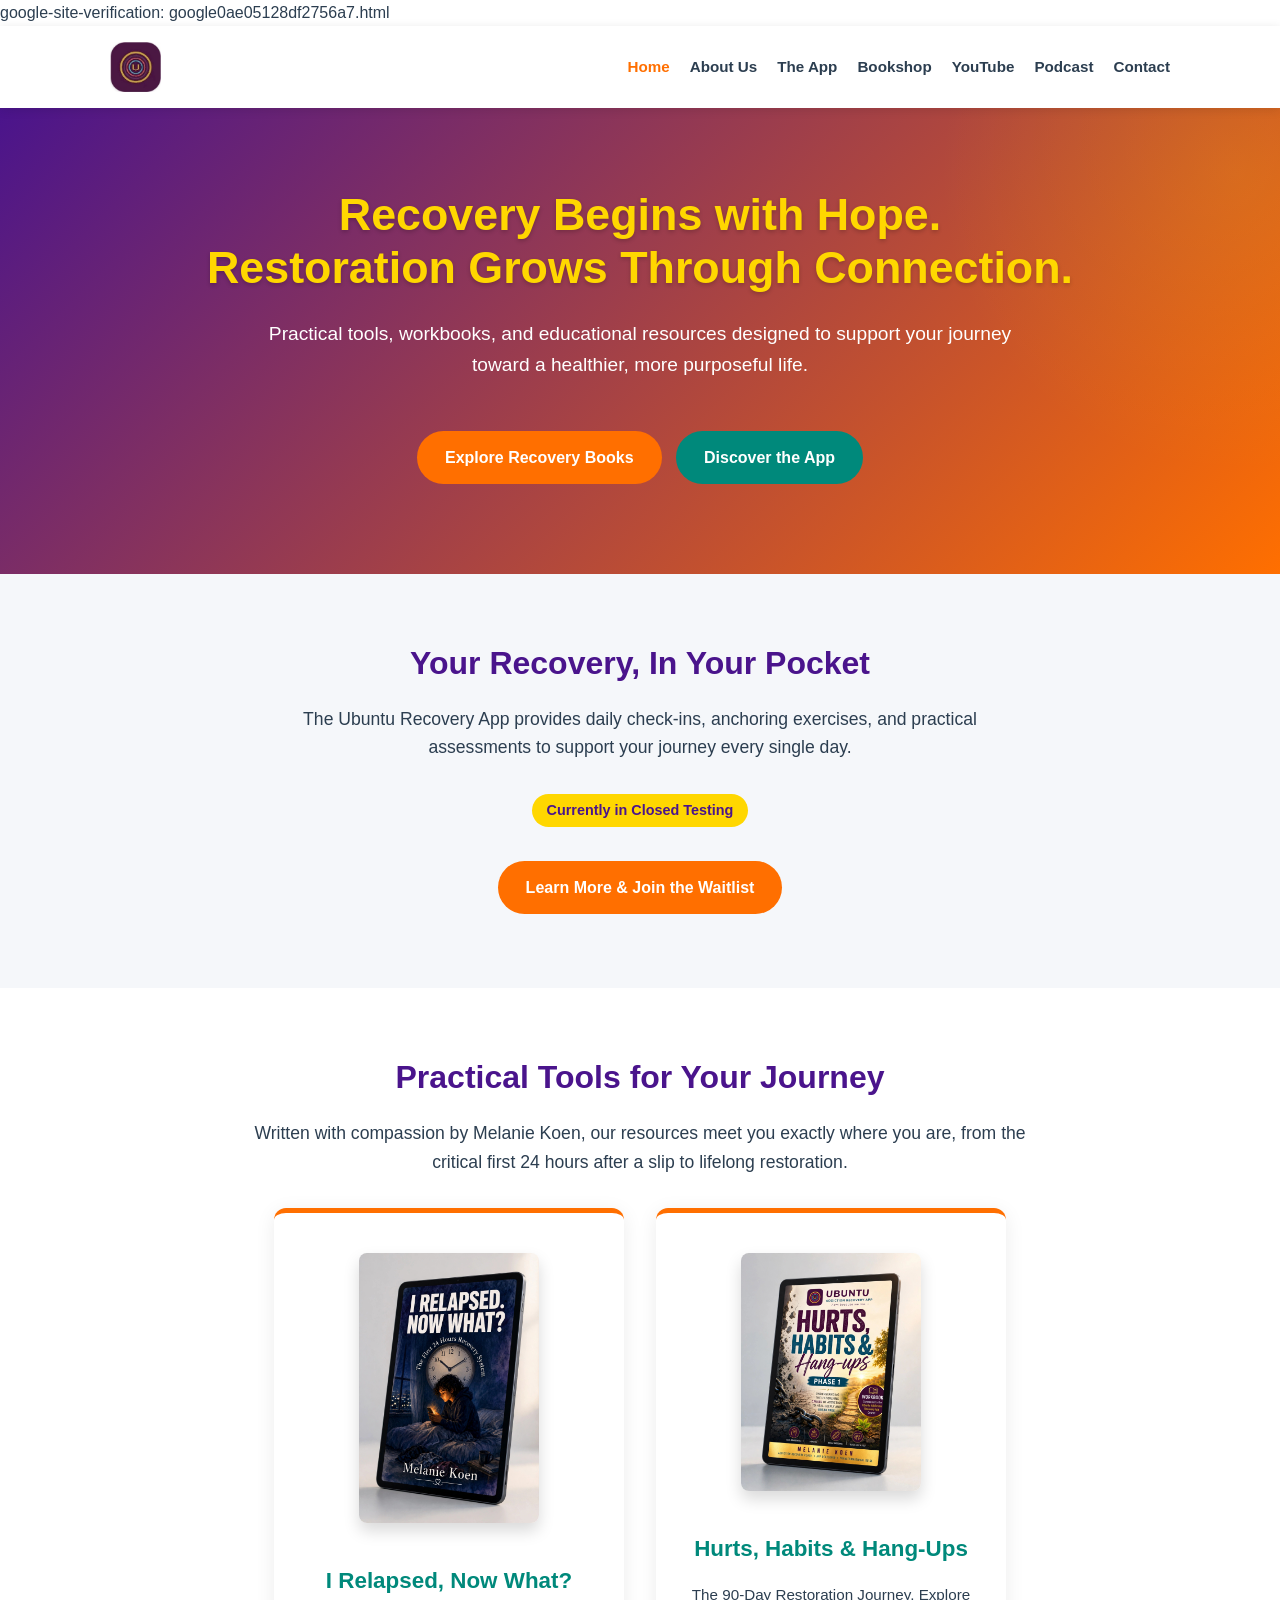
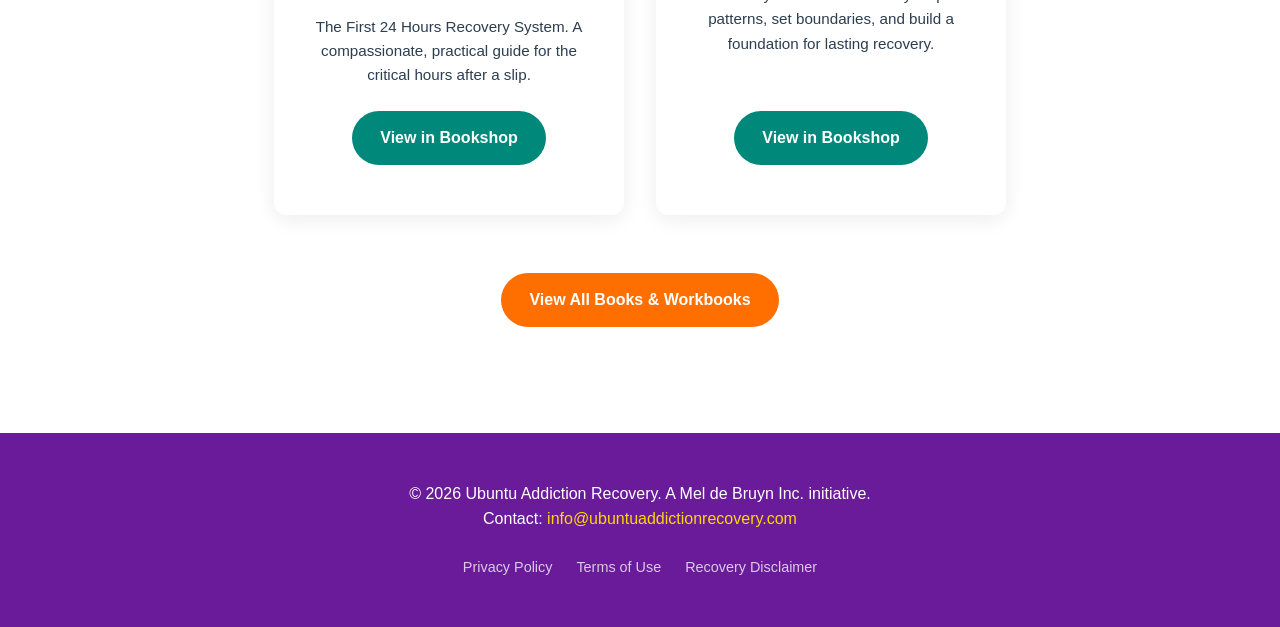
==== commit 270fbfd7: "Add Google site verification meta tag" ====
--- a/index.html
+++ b/index.html
@@ -4,6 +4,7 @@
     <meta charset="UTF-8">
     <meta name="viewport" content="width=device-width, initial-scale=1.0">
     <meta name="description" content="Ubuntu Addiction Recovery: Practical tools, workbooks, and educational resources for addiction recovery and restoration by Melanie Koen.">
+   google-site-verification: google0ae05128df2756a7.html
     <title>Home - Ubuntu Addiction Recovery</title>
     <link rel="stylesheet" href="style.css">
     
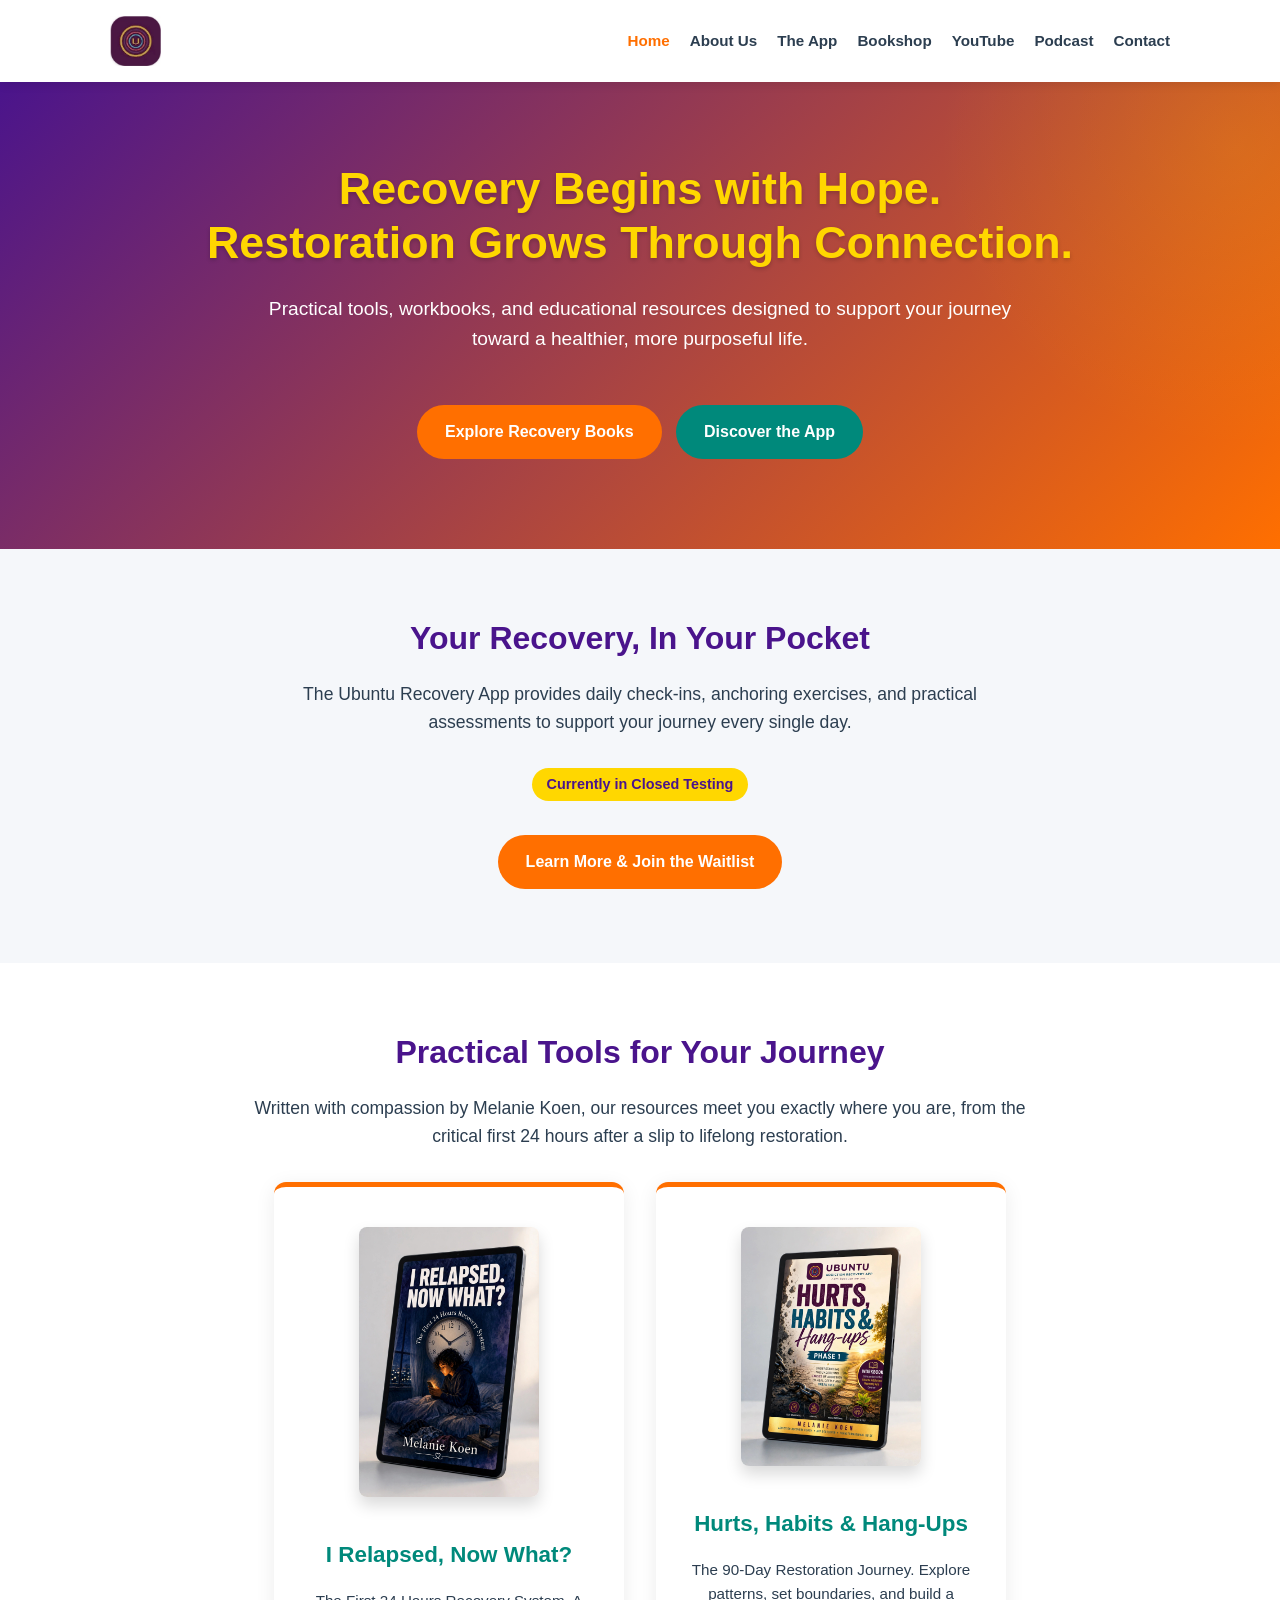
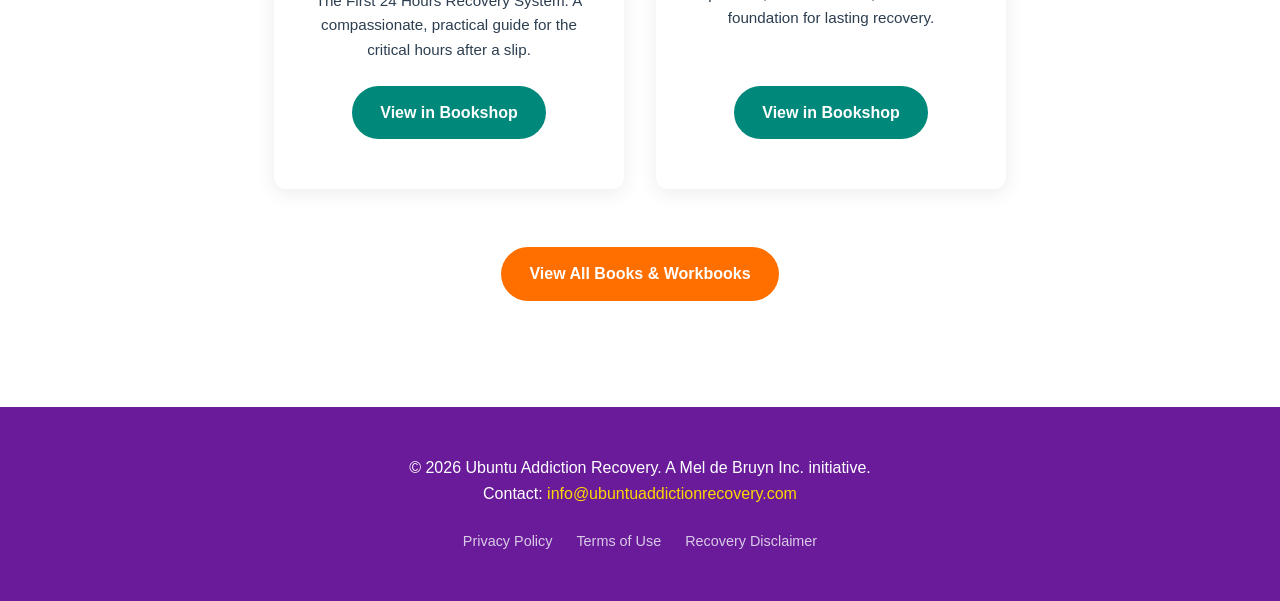
==== commit daf7d550: "Update index.html" ====
--- a/index.html
+++ b/index.html
@@ -4,7 +4,10 @@
     <meta charset="UTF-8">
     <meta name="viewport" content="width=device-width, initial-scale=1.0">
     <meta name="description" content="Ubuntu Addiction Recovery: Practical tools, workbooks, and educational resources for addiction recovery and restoration by Melanie Koen.">
-   google-site-verification: google0ae05128df2756a7.html
+    
+    <!-- Google Search Console Verification -->
+    <meta name="google-site-verification" content="google0ae05128df2756a7" />
+    
     <title>Home - Ubuntu Addiction Recovery</title>
     <link rel="stylesheet" href="style.css">
     
